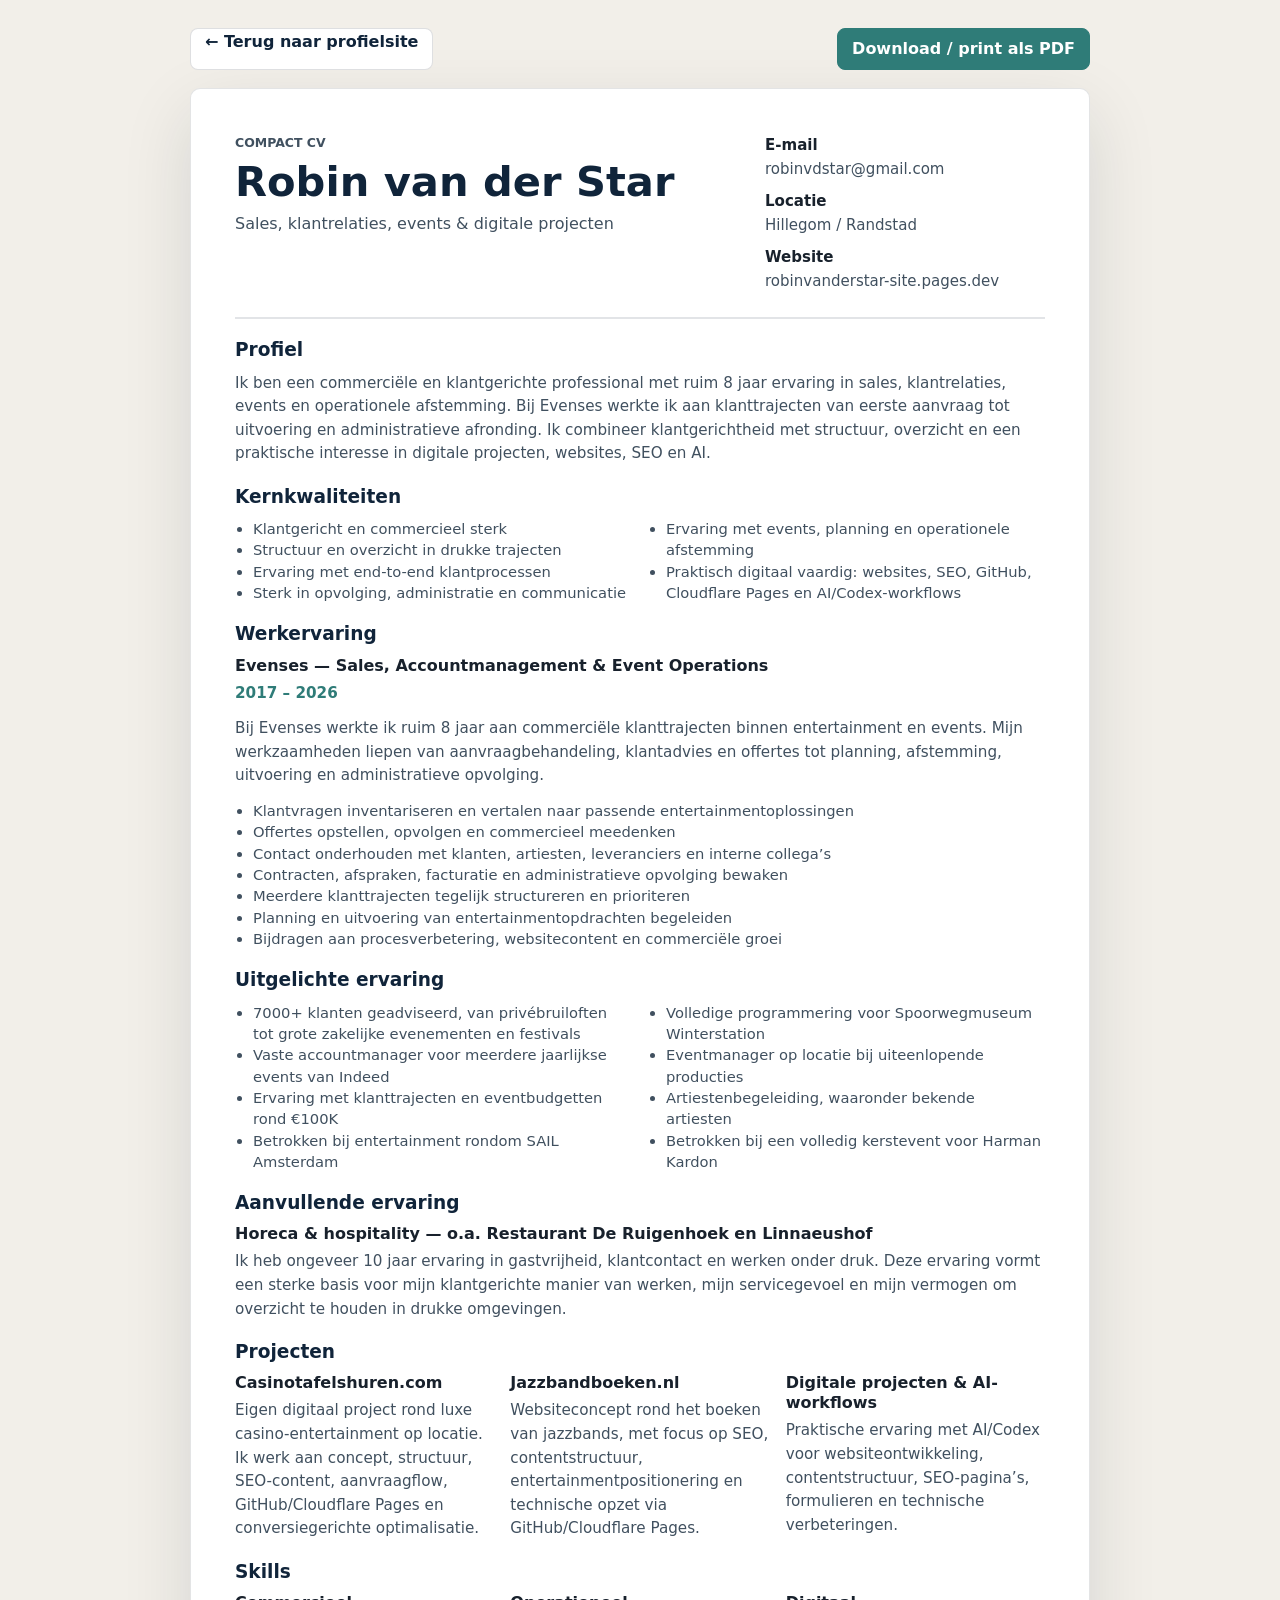
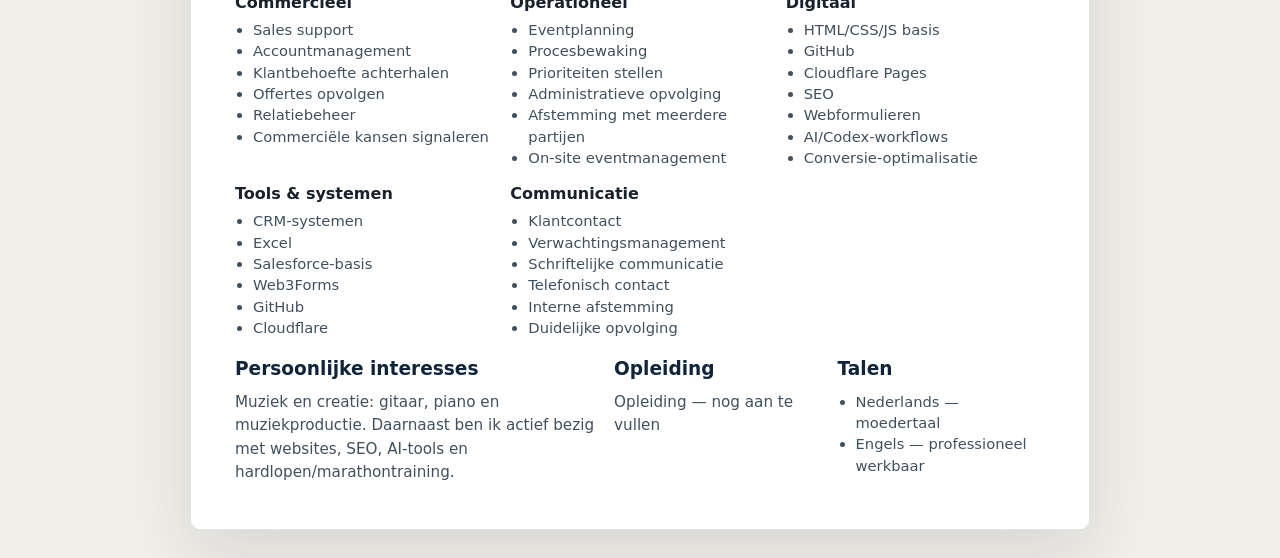
==== cv.html @ 696643ab "Add compact CV hospitality and personal drive" ====
<!doctype html>
<html lang="nl">
  <head>
    <meta charset="utf-8">
    <meta name="viewport" content="width=device-width, initial-scale=1">
    <title>Compact cv | Robin van der Star</title>
    <meta
      name="description"
      content="Compact printbaar cv van Robin van der Star: sales, klantrelaties, events, digitale projecten en operationele afstemming."
    >
    <meta name="robots" content="noindex, nofollow">
    <link rel="stylesheet" href="style.css">
  </head>
  <body class="cv-page">
    <main class="cv-shell">
      <div class="cv-actions no-print">
        <a href="index.html">← Terug naar profielsite</a>
        <button type="button" onclick="window.print()">Download / print als PDF</button>
      </div>

      <article class="cv-document">
        <header class="cv-header">
          <div>
            <p class="cv-kicker">Compact cv</p>
            <h1>Robin van der Star</h1>
            <p>Sales, klantrelaties, events & digitale projecten</p>
          </div>
          <ul class="cv-contact">
            <li><strong>E-mail</strong> <a href="mailto:robinvdstar@gmail.com">robinvdstar@gmail.com</a></li>
            <li><strong>Locatie</strong> Hillegom / Randstad</li>
            <li><strong>Website</strong> robinvanderstar-site.pages.dev</li>
          </ul>
        </header>

        <section class="cv-section">
          <h2>Profiel</h2>
          <p>
            Ik ben een commerciële en klantgerichte professional met ruim 8 jaar ervaring in sales, klantrelaties,
            events en operationele afstemming. Bij Evenses werkte ik aan klanttrajecten van eerste aanvraag tot
            uitvoering en administratieve afronding. Ik combineer klantgerichtheid met structuur, overzicht en een
            praktische interesse in digitale projecten, websites, SEO en AI.
          </p>
        </section>

        <section class="cv-section">
          <h2>Kernkwaliteiten</h2>
          <ul class="cv-list cv-columns">
            <li>Klantgericht en commercieel sterk</li>
            <li>Structuur en overzicht in drukke trajecten</li>
            <li>Ervaring met end-to-end klantprocessen</li>
            <li>Sterk in opvolging, administratie en communicatie</li>
            <li>Ervaring met events, planning en operationele afstemming</li>
            <li>Praktisch digitaal vaardig: websites, SEO, GitHub, Cloudflare Pages en AI/Codex-workflows</li>
          </ul>
        </section>

        <section class="cv-section avoid-break">
          <h2>Werkervaring</h2>
          <div class="cv-role">
            <div>
              <h3>Evenses — Sales, Accountmanagement & Event Operations</h3>
              <p class="cv-period">2017 – 2026</p>
            </div>
            <p>
              Bij Evenses werkte ik ruim 8 jaar aan commerciële klanttrajecten binnen entertainment en events. Mijn
              werkzaamheden liepen van aanvraagbehandeling, klantadvies en offertes tot planning, afstemming, uitvoering
              en administratieve opvolging.
            </p>
            <ul class="cv-list">
              <li>Klantvragen inventariseren en vertalen naar passende entertainmentoplossingen</li>
              <li>Offertes opstellen, opvolgen en commercieel meedenken</li>
              <li>Contact onderhouden met klanten, artiesten, leveranciers en interne collega’s</li>
              <li>Contracten, afspraken, facturatie en administratieve opvolging bewaken</li>
              <li>Meerdere klanttrajecten tegelijk structureren en prioriteren</li>
              <li>Planning en uitvoering van entertainmentopdrachten begeleiden</li>
              <li>Bijdragen aan procesverbetering, websitecontent en commerciële groei</li>
            </ul>
          </div>
        </section>

        <section class="cv-section avoid-break">
          <h2>Uitgelichte ervaring</h2>
          <ul class="cv-list cv-columns">
            <li>7000+ klanten geadviseerd, van privébruiloften tot grote zakelijke evenementen en festivals</li>
            <li>Vaste accountmanager voor meerdere jaarlijkse events van Indeed</li>
            <li>Ervaring met klanttrajecten en eventbudgetten rond €100K</li>
            <li>Betrokken bij entertainment rondom SAIL Amsterdam</li>
            <li>Volledige programmering voor Spoorwegmuseum Winterstation</li>
            <li>Eventmanager op locatie bij uiteenlopende producties</li>
            <li>Artiestenbegeleiding, waaronder bekende artiesten</li>
            <li>Betrokken bij een volledig kerstevent voor Harman Kardon</li>
          </ul>
        </section>

        <section class="cv-section avoid-break">
          <h2>Aanvullende ervaring</h2>
          <h3>Horeca & hospitality — o.a. Restaurant De Ruigenhoek en Linnaeushof</h3>
          <p>
            Ik heb ongeveer 10 jaar ervaring in gastvrijheid, klantcontact en werken onder druk. Deze ervaring vormt
            een sterke basis voor mijn klantgerichte manier van werken, mijn servicegevoel en mijn vermogen om overzicht
            te houden in drukke omgevingen.
          </p>
        </section>

        <section class="cv-section avoid-break">
          <h2>Projecten</h2>
          <div class="cv-compact-grid">
            <div>
              <h3>Casinotafelshuren.com</h3>
              <p>
                Eigen digitaal project rond luxe casino-entertainment op locatie. Ik werk aan concept, structuur,
                SEO-content, aanvraagflow, GitHub/Cloudflare Pages en conversiegerichte optimalisatie.
              </p>
            </div>
            <div>
              <h3>Jazzbandboeken.nl</h3>
              <p>
                Websiteconcept rond het boeken van jazzbands, met focus op SEO, contentstructuur,
                entertainmentpositionering en technische opzet via GitHub/Cloudflare Pages.
              </p>
            </div>
            <div>
              <h3>Digitale projecten & AI-workflows</h3>
              <p>
                Praktische ervaring met AI/Codex voor websiteontwikkeling, contentstructuur, SEO-pagina’s, formulieren
                en technische verbeteringen.
              </p>
            </div>
          </div>
        </section>

        <section class="cv-section avoid-break">
          <h2>Skills</h2>
          <div class="cv-skill-grid">
            <div>
              <h3>Commercieel</h3>
              <ul class="cv-list">
                <li>Sales support</li>
                <li>Accountmanagement</li>
                <li>Klantbehoefte achterhalen</li>
                <li>Offertes opvolgen</li>
                <li>Relatiebeheer</li>
                <li>Commerciële kansen signaleren</li>
              </ul>
            </div>
            <div>
              <h3>Operationeel</h3>
              <ul class="cv-list">
                <li>Eventplanning</li>
                <li>Procesbewaking</li>
                <li>Prioriteiten stellen</li>
                <li>Administratieve opvolging</li>
                <li>Afstemming met meerdere partijen</li>
                <li>On-site eventmanagement</li>
              </ul>
            </div>
            <div>
              <h3>Digitaal</h3>
              <ul class="cv-list">
                <li>HTML/CSS/JS basis</li>
                <li>GitHub</li>
                <li>Cloudflare Pages</li>
                <li>SEO</li>
                <li>Webformulieren</li>
                <li>AI/Codex-workflows</li>
                <li>Conversie-optimalisatie</li>
              </ul>
            </div>
            <div>
              <h3>Tools & systemen</h3>
              <ul class="cv-list">
                <li>CRM-systemen</li>
                <li>Excel</li>
                <li>Salesforce-basis</li>
                <li>Web3Forms</li>
                <li>GitHub</li>
                <li>Cloudflare</li>
              </ul>
            </div>
            <div>
              <h3>Communicatie</h3>
              <ul class="cv-list">
                <li>Klantcontact</li>
                <li>Verwachtingsmanagement</li>
                <li>Schriftelijke communicatie</li>
                <li>Telefonisch contact</li>
                <li>Interne afstemming</li>
                <li>Duidelijke opvolging</li>
              </ul>
            </div>
          </div>
        </section>

        <section class="cv-section cv-bottom-grid">
          <div>
            <h2>Persoonlijke interesses</h2>
            <p>
              Muziek en creatie: gitaar, piano en muziekproductie. Daarnaast ben ik actief bezig met websites, SEO,
              AI-tools en hardlopen/marathontraining.
            </p>
          </div>
          <div>
            <h2>Opleiding</h2>
            <p>Opleiding — nog aan te vullen</p>
          </div>
          <div>
            <h2>Talen</h2>
            <ul class="cv-list">
              <li>Nederlands — moedertaal</li>
              <li>Engels — professioneel werkbaar</li>
            </ul>
          </div>
        </section>
      </article>
    </main>
  </body>
</html>
---- style.css ----
:root {
  --ink: #18212c;
  --ink-soft: #40505f;
  --navy: #10243a;
  --navy-deep: #0b1725;
  --paper: #f6f3ee;
  --surface: #ffffff;
  --line: #ded8ce;
  --teal: #2f7c78;
  --copper: #b46f45;
  --shadow: 0 18px 45px rgba(17, 30, 43, 0.12);
  --max-width: 1160px;
}

* {
  box-sizing: border-box;
}

html {
  scroll-behavior: smooth;
}

body {
  margin: 0;
  color: var(--ink);
  background: var(--paper);
  font-family:
    Inter, ui-sans-serif, system-ui, -apple-system, BlinkMacSystemFont, "Segoe UI", sans-serif;
  line-height: 1.6;
}

a {
  color: inherit;
  text-decoration: none;
}

p,
h1,
h2,
h3 {
  margin-top: 0;
}

p {
  color: var(--ink-soft);
}

.container {
  width: min(100% - 40px, var(--max-width));
  margin: 0 auto;
}

.site-header {
  position: fixed;
  z-index: 20;
  top: 0;
  left: 0;
  right: 0;
  display: flex;
  align-items: center;
  justify-content: space-between;
  gap: 24px;
  padding: 18px max(20px, calc((100vw - var(--max-width)) / 2));
  color: #f9f5ef;
  transition: background 180ms ease, box-shadow 180ms ease, color 180ms ease;
}

.site-header.is-scrolled {
  color: var(--ink);
  background: rgba(246, 243, 238, 0.92);
  box-shadow: 0 10px 28px rgba(16, 36, 58, 0.12);
  backdrop-filter: blur(16px);
}

.brand {
  display: inline-flex;
  align-items: center;
  gap: 10px;
  font-weight: 700;
}

.brand-mark {
  display: inline-grid;
  width: 38px;
  height: 38px;
  place-items: center;
  border: 1px solid currentColor;
  border-radius: 8px;
  font-size: 0.85rem;
}

.site-nav {
  display: flex;
  align-items: center;
  gap: 22px;
  font-size: 0.94rem;
}

.site-nav a {
  opacity: 0.84;
}

.site-nav a:hover {
  opacity: 1;
}

.nav-toggle {
  display: none;
  min-height: 42px;
  padding: 0 14px;
  border: 1px solid currentColor;
  border-radius: 8px;
  color: inherit;
  background: transparent;
  font: inherit;
}

.section {
  padding: 96px 0;
}

.section-band {
  position: relative;
  overflow: hidden;
}

.hero {
  min-height: 92vh;
  display: grid;
  align-items: center;
  color: #f9f5ef;
  padding: 132px 0 72px;
}

.hero-media,
.hero-overlay {
  position: absolute;
  inset: 0;
}

.hero-media {
  background-image: url("assets/hero-robin-van-der-star.png");
  background-position: center;
  background-size: cover;
  transform: scale(1.02);
}

.hero-overlay {
  background:
    linear-gradient(90deg, rgba(9, 20, 32, 0.92) 0%, rgba(14, 31, 49, 0.78) 48%, rgba(14, 31, 49, 0.34) 100%),
    linear-gradient(0deg, rgba(9, 20, 32, 0.24), rgba(9, 20, 32, 0.24));
}

.hero-grid {
  position: relative;
  z-index: 1;
  display: grid;
  grid-template-columns: minmax(0, 1fr) minmax(280px, 360px);
  gap: 56px;
  align-items: center;
}

.hero-copy {
  max-width: 760px;
}

.eyebrow {
  margin-bottom: 14px;
  color: var(--teal);
  font-size: 0.78rem;
  font-weight: 800;
  letter-spacing: 0;
  text-transform: uppercase;
}

.hero .eyebrow,
.section-dark .eyebrow {
  color: #8bd0c9;
}

h1 {
  max-width: 820px;
  margin-bottom: 22px;
  font-size: clamp(3.2rem, 8vw, 6.8rem);
  line-height: 0.94;
  letter-spacing: 0;
}

h2 {
  color: var(--ink);
  font-size: clamp(2rem, 4vw, 3.4rem);
  line-height: 1.05;
  letter-spacing: 0;
}

h3 {
  color: var(--ink);
  font-size: 1.18rem;
  line-height: 1.25;
}

.hero-intro {
  max-width: 660px;
  color: rgba(249, 245, 239, 0.84);
  font-size: 1.18rem;
}

.hero-actions {
  display: flex;
  flex-wrap: wrap;
  gap: 12px;
  margin-top: 34px;
}

.highlight-strip {
  display: flex;
  flex-wrap: wrap;
  gap: 8px;
  max-width: 760px;
  margin-top: 24px;
}

.highlight-strip span {
  display: inline-flex;
  min-height: 34px;
  align-items: center;
  padding: 0 12px;
  border: 1px solid rgba(255, 255, 255, 0.18);
  border-radius: 999px;
  color: rgba(249, 245, 239, 0.88);
  background: rgba(255, 255, 255, 0.08);
  font-size: 0.9rem;
}

.button {
  display: inline-flex;
  min-height: 46px;
  align-items: center;
  justify-content: center;
  padding: 0 18px;
  border: 1px solid transparent;
  border-radius: 8px;
  font-weight: 750;
  transition: transform 160ms ease, border-color 160ms ease, background 160ms ease;
}

.button:hover {
  transform: translateY(-1px);
}

.button-primary {
  color: #fff;
  background: var(--teal);
  border-color: var(--teal);
}

.button-secondary {
  color: var(--navy);
  background: #f9f5ef;
}

.button-ghost {
  color: inherit;
  border-color: rgba(255, 255, 255, 0.42);
}

.button-disabled,
.button-disabled:hover {
  color: rgba(24, 33, 44, 0.58);
  background: rgba(24, 33, 44, 0.08);
  border-color: rgba(24, 33, 44, 0.12);
  cursor: not-allowed;
  transform: none;
}

.hero-profile {
  display: grid;
  gap: 18px;
  align-self: end;
}

.hero-photo-card {
  position: relative;
  width: min(100%, 340px);
  margin: 0;
  justify-self: end;
  overflow: hidden;
  border: 1px solid rgba(255, 255, 255, 0.2);
  border-radius: 32px;
  background: rgba(249, 245, 239, 0.08);
  box-shadow: 0 26px 70px rgba(0, 0, 0, 0.24);
}

.hero-photo-card::before {
  content: "";
  display: block;
  aspect-ratio: 4 / 5;
}

.profile-image {
  position: absolute;
  inset: 0;
  display: block;
  width: 100%;
  height: 100%;
  object-fit: cover;
}

.hero-panel {
  padding: 24px;
  border: 1px solid rgba(255, 255, 255, 0.2);
  border-radius: 8px;
  background: rgba(9, 20, 32, 0.42);
  backdrop-filter: blur(12px);
}

.panel-kicker,
.signal-list {
  margin: 0;
}

.panel-kicker {
  color: #c9a37b;
  font-weight: 800;
  text-transform: uppercase;
}

.signal-list {
  padding: 18px 0 0;
  list-style: none;
}

.signal-list li {
  padding: 12px 0;
  border-top: 1px solid rgba(255, 255, 255, 0.16);
}

.split-layout {
  display: grid;
  grid-template-columns: minmax(260px, 0.8fr) minmax(0, 1.2fr);
  gap: 72px;
}

.content-stack p {
  font-size: 1.08rem;
}

.section-muted {
  background: #ebe6dd;
}

.proof-section {
  padding: 0 0 96px;
}

.proof-grid {
  display: grid;
  grid-template-columns: repeat(6, minmax(0, 1fr));
  gap: 12px;
}

.proof-item {
  min-height: 132px;
  padding: 20px;
  border: 1px solid rgba(24, 33, 44, 0.1);
  border-radius: 8px;
  background: rgba(255, 255, 255, 0.72);
}

.proof-item strong,
.proof-item span {
  display: block;
}

.proof-item strong {
  margin-bottom: 12px;
  color: var(--navy);
  font-size: 1.05rem;
  line-height: 1.2;
}

.proof-item span {
  color: var(--ink-soft);
  font-size: 0.92rem;
  line-height: 1.45;
}

.section-heading {
  max-width: 760px;
  margin-bottom: 42px;
}

.theme-grid {
  display: grid;
  grid-template-columns: repeat(3, minmax(0, 1fr));
  gap: 18px;
}

.theme-card,
.project-card,
.experience-card,
.drive-card,
.skill-group,
.case-item {
  border: 1px solid rgba(24, 33, 44, 0.1);
  border-radius: 8px;
  background: var(--surface);
}

.theme-card {
  min-height: 230px;
  padding: 26px;
  box-shadow: 0 16px 36px rgba(17, 30, 43, 0.06);
}

.theme-index {
  display: block;
  margin-bottom: 34px;
  color: var(--copper);
  font-weight: 800;
}

.project-grid {
  display: grid;
  grid-template-columns: repeat(3, minmax(0, 1fr));
  gap: 18px;
}

.project-card {
  min-height: 420px;
  padding: 26px;
  box-shadow: var(--shadow);
}

.project-card-wide {
  grid-column: span 2;
}

.card-meta {
  margin-bottom: 28px;
  color: var(--teal);
  font-size: 0.78rem;
  font-weight: 800;
  text-transform: uppercase;
}

.project-details {
  display: grid;
  gap: 14px;
  margin: 22px 0 0;
}

.project-details div {
  padding-top: 14px;
  border-top: 1px solid rgba(24, 33, 44, 0.1);
}

.project-details dt {
  margin-bottom: 4px;
  color: var(--navy);
  font-size: 0.78rem;
  font-weight: 800;
  text-transform: uppercase;
}

.project-details dd {
  margin: 0;
  color: var(--ink-soft);
  font-size: 0.92rem;
  line-height: 1.5;
}

.project-action,
.project-status {
  display: inline-flex;
  min-height: 34px;
  align-items: center;
  margin-top: 20px;
  padding: 0 12px;
  border: 1px solid rgba(47, 124, 120, 0.22);
  border-radius: 999px;
  color: var(--teal);
  background: rgba(47, 124, 120, 0.07);
  font-size: 0.88rem;
  font-weight: 750;
}

.project-action:hover {
  border-color: rgba(47, 124, 120, 0.38);
  background: rgba(47, 124, 120, 0.12);
}

.project-status {
  color: rgba(24, 33, 44, 0.62);
  border-color: rgba(24, 33, 44, 0.12);
  background: rgba(24, 33, 44, 0.05);
}

.experience-grid {
  display: grid;
  grid-template-columns: repeat(4, minmax(0, 1fr));
  gap: 18px;
}

.experience-card {
  min-height: 300px;
  padding: 24px;
  box-shadow: 0 16px 36px rgba(17, 30, 43, 0.06);
}

.experience-index {
  display: block;
  margin-bottom: 28px;
  color: var(--copper);
  font-weight: 800;
}

.section-dark {
  color: #f8f3ed;
  background: var(--navy-deep);
}

.section-dark h2,
.section-dark h3 {
  color: #fffaf2;
}

.section-dark p {
  color: rgba(248, 243, 237, 0.72);
}

.skills-layout {
  display: grid;
  grid-template-columns: repeat(3, minmax(0, 1fr));
  gap: 14px;
}

.skill-group {
  padding: 22px;
  background: rgba(255, 255, 255, 0.06);
  border-color: rgba(255, 255, 255, 0.12);
}

.tag-list {
  display: flex;
  flex-wrap: wrap;
  gap: 8px;
}

.tag-list span {
  display: inline-flex;
  min-height: 30px;
  align-items: center;
  padding: 0 10px;
  border: 1px solid rgba(255, 255, 255, 0.14);
  border-radius: 999px;
  color: rgba(255, 255, 255, 0.84);
  background: rgba(255, 255, 255, 0.04);
  font-size: 0.86rem;
}

.case-list {
  display: grid;
  gap: 14px;
}

.case-item {
  display: grid;
  grid-template-columns: 110px minmax(220px, 0.55fr) minmax(0, 1fr);
  gap: 28px;
  align-items: start;
  padding: 26px;
}

.case-item span {
  color: var(--copper);
  font-weight: 800;
}

.drive-grid {
  display: grid;
  grid-template-columns: repeat(3, minmax(0, 1fr));
  gap: 18px;
}

.drive-card {
  min-height: 220px;
  padding: 26px;
  box-shadow: 0 16px 36px rgba(17, 30, 43, 0.06);
}

.cta-strip {
  display: flex;
  align-items: center;
  justify-content: space-between;
  gap: 32px;
}

.cta-strip h2 {
  max-width: 780px;
}

.contact-section {
  color: #fffaf2;
  background: var(--navy);
}

.contact-section h2 {
  color: #fffaf2;
}

.contact-section p {
  color: rgba(255, 250, 242, 0.72);
}

.contact-grid {
  display: grid;
  grid-template-columns: minmax(0, 1fr) 360px;
  gap: 56px;
  align-items: center;
}

.contact-actions {
  display: grid;
  gap: 12px;
}

.contact-link {
  display: flex;
  min-height: 54px;
  align-items: center;
  gap: 12px;
  padding: 0 18px;
  border: 1px solid rgba(255, 255, 255, 0.18);
  border-radius: 8px;
  background: rgba(255, 255, 255, 0.06);
}

.contact-link-muted {
  color: rgba(255, 250, 242, 0.66);
}

.contact-icon {
  flex: 0 0 auto;
  display: inline-grid;
  width: 24px;
  height: 24px;
  place-items: center;
  color: #8bd0c9;
  font-size: 0.78rem;
  font-weight: 800;
}

svg.contact-icon {
  fill: none;
  stroke: currentColor;
  stroke-linecap: round;
  stroke-linejoin: round;
  stroke-width: 1.9;
}

.site-footer {
  padding: 26px 0;
  color: rgba(255, 250, 242, 0.74);
  background: var(--navy-deep);
}

.footer-inner {
  display: flex;
  align-items: center;
  justify-content: space-between;
  gap: 20px;
  font-size: 0.92rem;
}

@media (max-width: 980px) {
  .hero-grid,
  .split-layout,
  .contact-grid {
    grid-template-columns: 1fr;
  }

  .hero-panel {
    max-width: 460px;
  }

  .hero-profile {
    max-width: 460px;
  }

  .hero-photo-card {
    justify-self: start;
  }

  .theme-grid,
  .project-grid,
  .experience-grid {
    grid-template-columns: repeat(2, minmax(0, 1fr));
  }

  .drive-grid {
    grid-template-columns: 1fr;
  }

  .skills-layout {
    grid-template-columns: repeat(2, minmax(0, 1fr));
  }

  .proof-grid {
    grid-template-columns: repeat(3, minmax(0, 1fr));
  }

  .case-item {
    grid-template-columns: 1fr;
    gap: 10px;
  }
}

@media (max-width: 760px) {
  .container {
    width: min(100% - 28px, var(--max-width));
  }

  .site-header {
    padding: 14px;
  }

  .nav-toggle {
    display: inline-flex;
    align-items: center;
  }

  .site-nav {
    position: absolute;
    top: calc(100% + 8px);
    left: 14px;
    right: 14px;
    display: none;
    flex-direction: column;
    align-items: stretch;
    gap: 4px;
    padding: 12px;
    border: 1px solid rgba(24, 33, 44, 0.12);
    border-radius: 8px;
    color: var(--ink);
    background: rgba(246, 243, 238, 0.96);
    box-shadow: var(--shadow);
  }

  .site-nav.is-open {
    display: flex;
  }

  .site-nav a {
    padding: 10px 12px;
  }

  .hero {
    min-height: auto;
    padding: 118px 0 56px;
  }

  .hero-grid {
    gap: 36px;
  }

  .hero-profile {
    justify-items: center;
    max-width: none;
  }

  .hero-photo-card {
    width: min(100%, 300px);
    justify-self: center;
    border-radius: 24px;
  }

  .hero-profile .hero-panel {
    width: min(100%, 360px);
  }

  h1 {
    font-size: 3.4rem;
  }

  .hero-intro {
    font-size: 1.03rem;
  }

  .section {
    padding: 72px 0;
  }

  .proof-section {
    padding: 0 0 72px;
  }

  .theme-grid,
  .project-grid,
  .experience-grid,
  .drive-grid,
  .skills-layout,
  .proof-grid {
    grid-template-columns: 1fr;
  }

  .experience-card {
    min-height: 0;
  }

  .project-card {
    min-height: 0;
  }

  .project-card-wide {
    grid-column: auto;
  }

  .cta-strip,
  .footer-inner {
    align-items: flex-start;
    flex-direction: column;
  }
}

@media (prefers-reduced-motion: reduce) {
  *,
  *::before,
  *::after {
    scroll-behavior: auto;
    transition-duration: 0.01ms !important;
    animation-duration: 0.01ms !important;
    animation-iteration-count: 1 !important;
  }
}

.cv-page {
  color: var(--ink);
  background: #f2efe9;
}

.cv-shell {
  width: min(100% - 32px, 900px);
  margin: 0 auto;
  padding: 28px 0;
}

.cv-actions {
  display: flex;
  align-items: center;
  justify-content: space-between;
  gap: 16px;
  margin-bottom: 18px;
}

.cv-actions a,
.cv-actions button {
  min-height: 42px;
  padding: 0 14px;
  border: 1px solid rgba(24, 33, 44, 0.14);
  border-radius: 8px;
  color: var(--navy);
  background: #fff;
  font: inherit;
  font-weight: 750;
}

.cv-actions button {
  color: #fff;
  background: var(--teal);
  border-color: var(--teal);
  cursor: pointer;
}

.cv-document {
  padding: 44px;
  border: 1px solid rgba(24, 33, 44, 0.12);
  border-radius: 10px;
  background: #fff;
  box-shadow: 0 24px 70px rgba(17, 30, 43, 0.12);
}

.cv-header {
  display: grid;
  grid-template-columns: minmax(0, 1fr) 280px;
  gap: 32px;
  padding-bottom: 24px;
  border-bottom: 2px solid rgba(16, 36, 58, 0.12);
}

.cv-kicker {
  margin-bottom: 8px;
  color: var(--teal);
  font-size: 0.78rem;
  font-weight: 800;
  text-transform: uppercase;
}

.cv-header h1 {
  margin-bottom: 8px;
  color: var(--navy);
  font-size: 2.6rem;
  line-height: 1;
}

.cv-header p,
.cv-document p,
.cv-document li {
  color: var(--ink-soft);
}

.cv-contact {
  display: grid;
  gap: 8px;
  margin: 0;
  padding: 0;
  list-style: none;
  font-size: 0.94rem;
}

.cv-contact strong {
  display: block;
  color: var(--ink);
}

.cv-section {
  padding-top: 20px;
}

.cv-section h2 {
  margin-bottom: 10px;
  color: var(--navy);
  font-size: 1.16rem;
  line-height: 1.2;
}

.cv-section h3 {
  margin-bottom: 6px;
  color: var(--ink);
  font-size: 1rem;
}

.cv-section p {
  margin-bottom: 0;
  font-size: 0.95rem;
  line-height: 1.55;
}

.cv-list {
  margin: 0;
  padding-left: 18px;
  color: var(--ink-soft);
  font-size: 0.92rem;
  line-height: 1.45;
}

.cv-columns {
  columns: 2;
  column-gap: 34px;
}

.cv-role {
  display: grid;
  gap: 12px;
}

.cv-period {
  color: var(--teal) !important;
  font-weight: 800;
}

.cv-compact-grid,
.cv-skill-grid,
.cv-bottom-grid {
  display: grid;
  gap: 16px;
}

.cv-compact-grid {
  grid-template-columns: repeat(3, minmax(0, 1fr));
}

.cv-skill-grid {
  grid-template-columns: repeat(3, minmax(0, 1fr));
}

.cv-bottom-grid {
  grid-template-columns: 1.4fr 0.8fr 0.8fr;
}

.avoid-break {
  break-inside: avoid;
}

@media (max-width: 760px) {
  .cv-document {
    padding: 26px;
  }

  .cv-header,
  .cv-compact-grid,
  .cv-skill-grid,
  .cv-bottom-grid {
    grid-template-columns: 1fr;
  }

  .cv-columns {
    columns: 1;
  }

  .cv-actions {
    align-items: stretch;
    flex-direction: column;
  }
}

@media print {
  @page {
    margin: 12mm;
  }

  .no-print {
    display: none !important;
  }

  body.cv-page {
    background: #fff;
  }

  .cv-shell {
    width: 100%;
    padding: 0;
  }

  .cv-document {
    padding: 0;
    border: 0;
    border-radius: 0;
    box-shadow: none;
  }

  .cv-header {
    grid-template-columns: 1fr 240px;
  }

  .cv-header h1 {
    font-size: 2rem;
  }

  .cv-section {
    padding-top: 12px;
  }

  .cv-section h2 {
    margin-bottom: 6px;
    font-size: 1rem;
  }

  .cv-section h3,
  .cv-section p,
  .cv-list {
    font-size: 0.82rem;
    line-height: 1.32;
  }

  .cv-compact-grid,
  .cv-skill-grid {
    gap: 10px;
  }
}
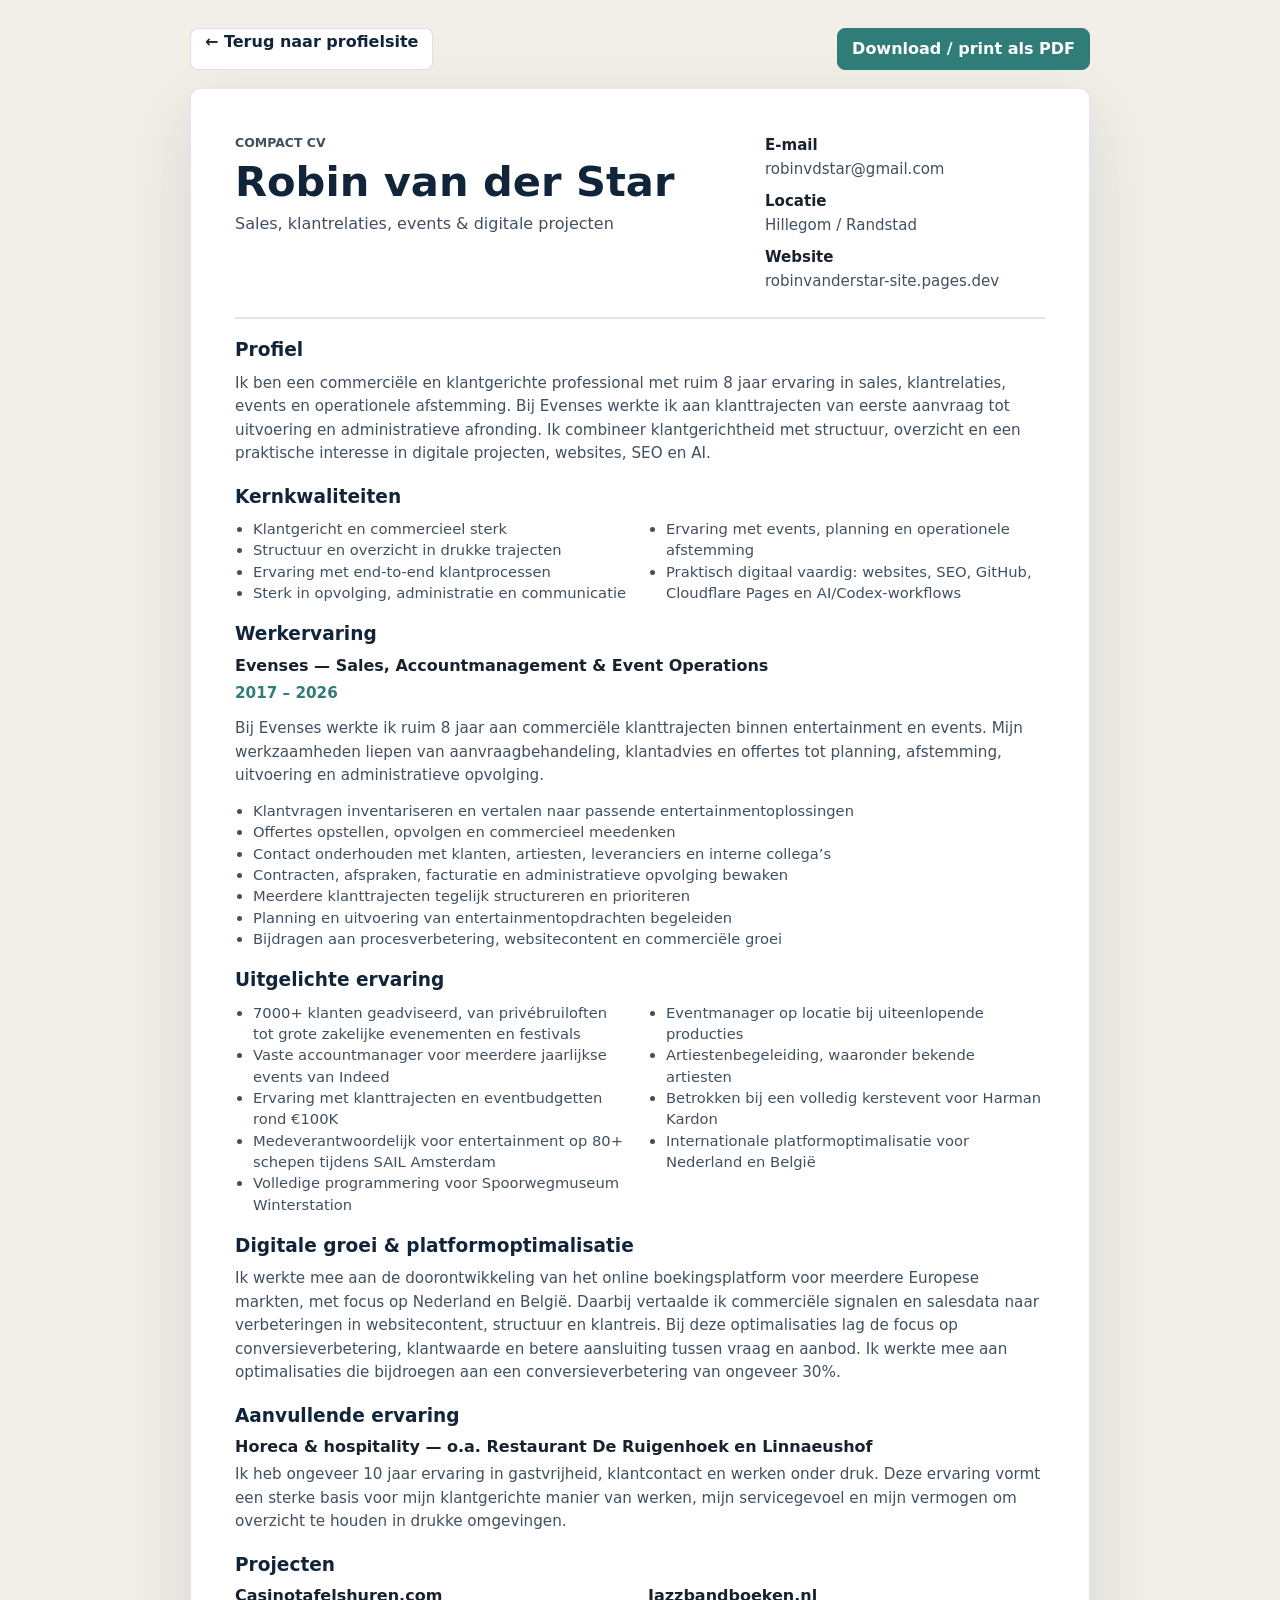
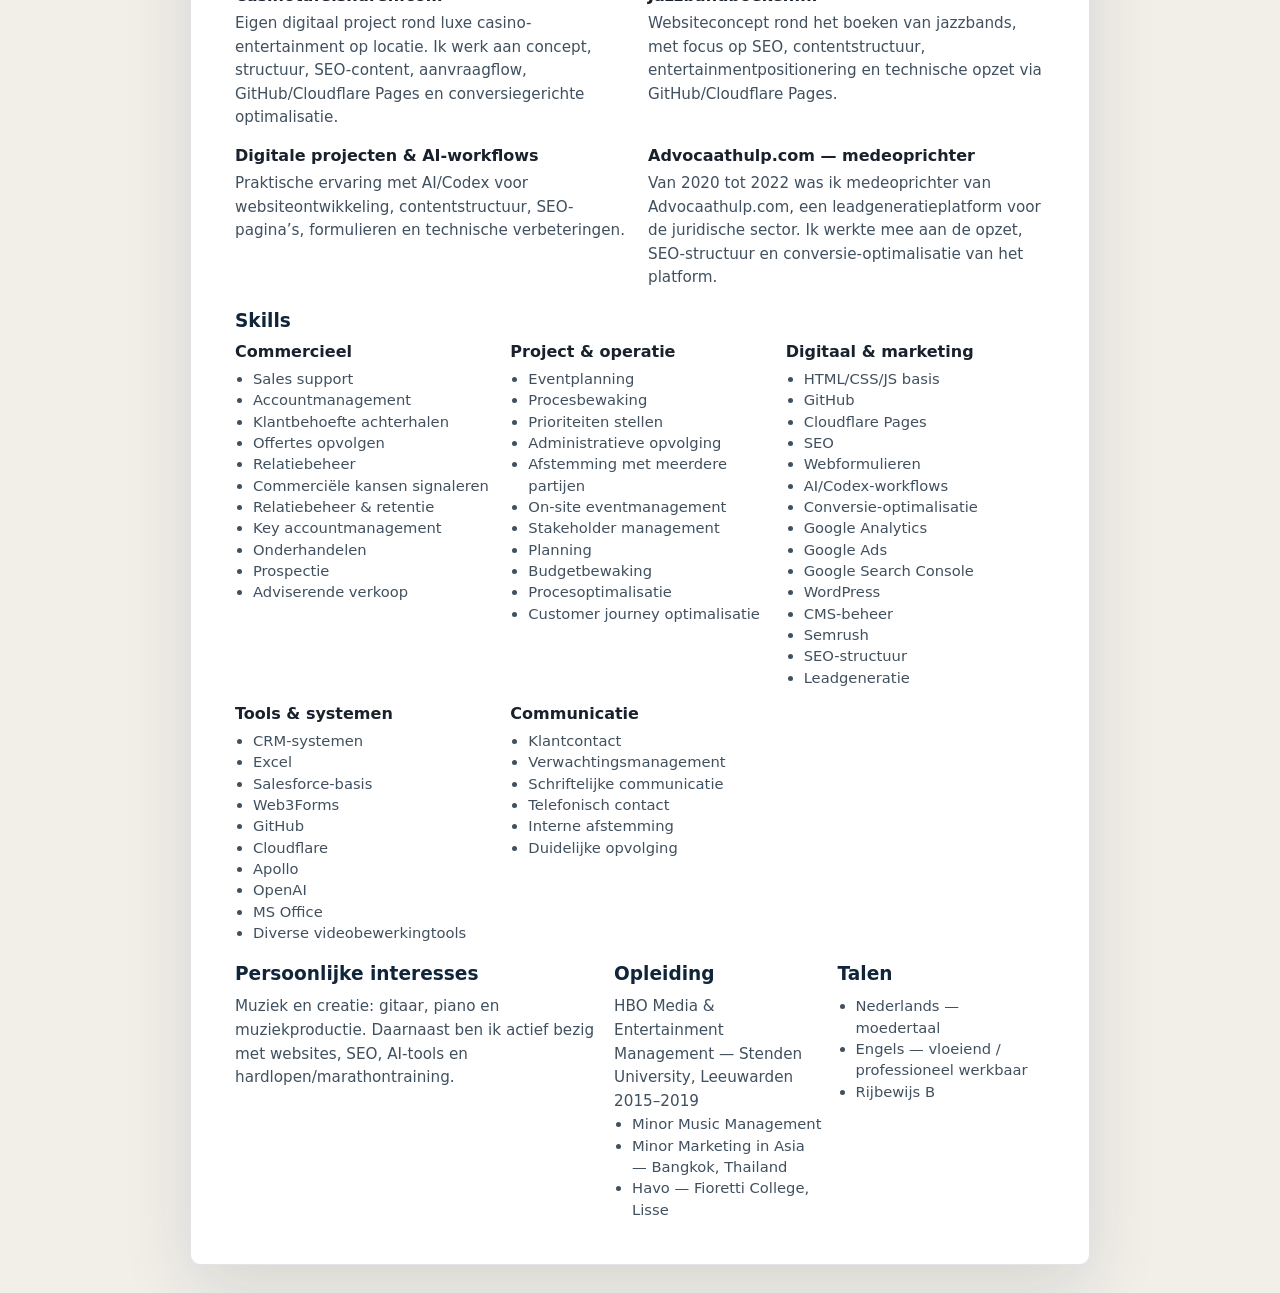
==== commit 0b8d16f0: "Add Advocaathulp and CV details" ====
--- a/cv.html
+++ b/cv.html
@@ -84,12 +84,24 @@
             <li>7000+ klanten geadviseerd, van privébruiloften tot grote zakelijke evenementen en festivals</li>
             <li>Vaste accountmanager voor meerdere jaarlijkse events van Indeed</li>
             <li>Ervaring met klanttrajecten en eventbudgetten rond €100K</li>
-            <li>Betrokken bij entertainment rondom SAIL Amsterdam</li>
+            <li>Medeverantwoordelijk voor entertainment op 80+ schepen tijdens SAIL Amsterdam</li>
             <li>Volledige programmering voor Spoorwegmuseum Winterstation</li>
             <li>Eventmanager op locatie bij uiteenlopende producties</li>
             <li>Artiestenbegeleiding, waaronder bekende artiesten</li>
             <li>Betrokken bij een volledig kerstevent voor Harman Kardon</li>
+            <li>Internationale platformoptimalisatie voor Nederland en België</li>
           </ul>
+        </section>
+
+        <section class="cv-section avoid-break">
+          <h2>Digitale groei & platformoptimalisatie</h2>
+          <p>
+            Ik werkte mee aan de doorontwikkeling van het online boekingsplatform voor meerdere Europese markten, met
+            focus op Nederland en België. Daarbij vertaalde ik commerciële signalen en salesdata naar verbeteringen in
+            websitecontent, structuur en klantreis. Bij deze optimalisaties lag de focus op conversieverbetering,
+            klantwaarde en betere aansluiting tussen vraag en aanbod. Ik werkte mee aan optimalisaties die bijdroegen
+            aan een conversieverbetering van ongeveer 30%.
+          </p>
         </section>
 
         <section class="cv-section avoid-break">
@@ -126,6 +138,14 @@
                 en technische verbeteringen.
               </p>
             </div>
+            <div>
+              <h3>Advocaathulp.com — medeoprichter</h3>
+              <p>
+                Van 2020 tot 2022 was ik medeoprichter van Advocaathulp.com, een leadgeneratieplatform voor de
+                juridische sector. Ik werkte mee aan de opzet, SEO-structuur en conversie-optimalisatie van het
+                platform.
+              </p>
+            </div>
           </div>
         </section>
 
@@ -141,10 +161,15 @@
                 <li>Offertes opvolgen</li>
                 <li>Relatiebeheer</li>
                 <li>Commerciële kansen signaleren</li>
-              </ul>
-            </div>
-            <div>
-              <h3>Operationeel</h3>
+                <li>Relatiebeheer & retentie</li>
+                <li>Key accountmanagement</li>
+                <li>Onderhandelen</li>
+                <li>Prospectie</li>
+                <li>Adviserende verkoop</li>
+              </ul>
+            </div>
+            <div>
+              <h3>Project & operatie</h3>
               <ul class="cv-list">
                 <li>Eventplanning</li>
                 <li>Procesbewaking</li>
@@ -152,10 +177,15 @@
                 <li>Administratieve opvolging</li>
                 <li>Afstemming met meerdere partijen</li>
                 <li>On-site eventmanagement</li>
-              </ul>
-            </div>
-            <div>
-              <h3>Digitaal</h3>
+                <li>Stakeholder management</li>
+                <li>Planning</li>
+                <li>Budgetbewaking</li>
+                <li>Procesoptimalisatie</li>
+                <li>Customer journey optimalisatie</li>
+              </ul>
+            </div>
+            <div>
+              <h3>Digitaal & marketing</h3>
               <ul class="cv-list">
                 <li>HTML/CSS/JS basis</li>
                 <li>GitHub</li>
@@ -164,6 +194,14 @@
                 <li>Webformulieren</li>
                 <li>AI/Codex-workflows</li>
                 <li>Conversie-optimalisatie</li>
+                <li>Google Analytics</li>
+                <li>Google Ads</li>
+                <li>Google Search Console</li>
+                <li>WordPress</li>
+                <li>CMS-beheer</li>
+                <li>Semrush</li>
+                <li>SEO-structuur</li>
+                <li>Leadgeneratie</li>
               </ul>
             </div>
             <div>
@@ -175,6 +213,10 @@
                 <li>Web3Forms</li>
                 <li>GitHub</li>
                 <li>Cloudflare</li>
+                <li>Apollo</li>
+                <li>OpenAI</li>
+                <li>MS Office</li>
+                <li>Diverse videobewerkingtools</li>
               </ul>
             </div>
             <div>
@@ -201,13 +243,22 @@
           </div>
           <div>
             <h2>Opleiding</h2>
-            <p>Opleiding — nog aan te vullen</p>
+            <p>
+              HBO Media & Entertainment Management — Stenden University, Leeuwarden<br>
+              2015–2019
+            </p>
+            <ul class="cv-list">
+              <li>Minor Music Management</li>
+              <li>Minor Marketing in Asia — Bangkok, Thailand</li>
+              <li>Havo — Fioretti College, Lisse</li>
+            </ul>
           </div>
           <div>
             <h2>Talen</h2>
             <ul class="cv-list">
               <li>Nederlands — moedertaal</li>
-              <li>Engels — professioneel werkbaar</li>
+              <li>Engels — vloeiend / professioneel werkbaar</li>
+              <li>Rijbewijs B</li>
             </ul>
           </div>
         </section>
--- a/style.css
+++ b/style.css
@@ -977,7 +977,7 @@
 }
 
 .cv-compact-grid {
-  grid-template-columns: repeat(3, minmax(0, 1fr));
+  grid-template-columns: repeat(2, minmax(0, 1fr));
 }
 
 .cv-skill-grid {
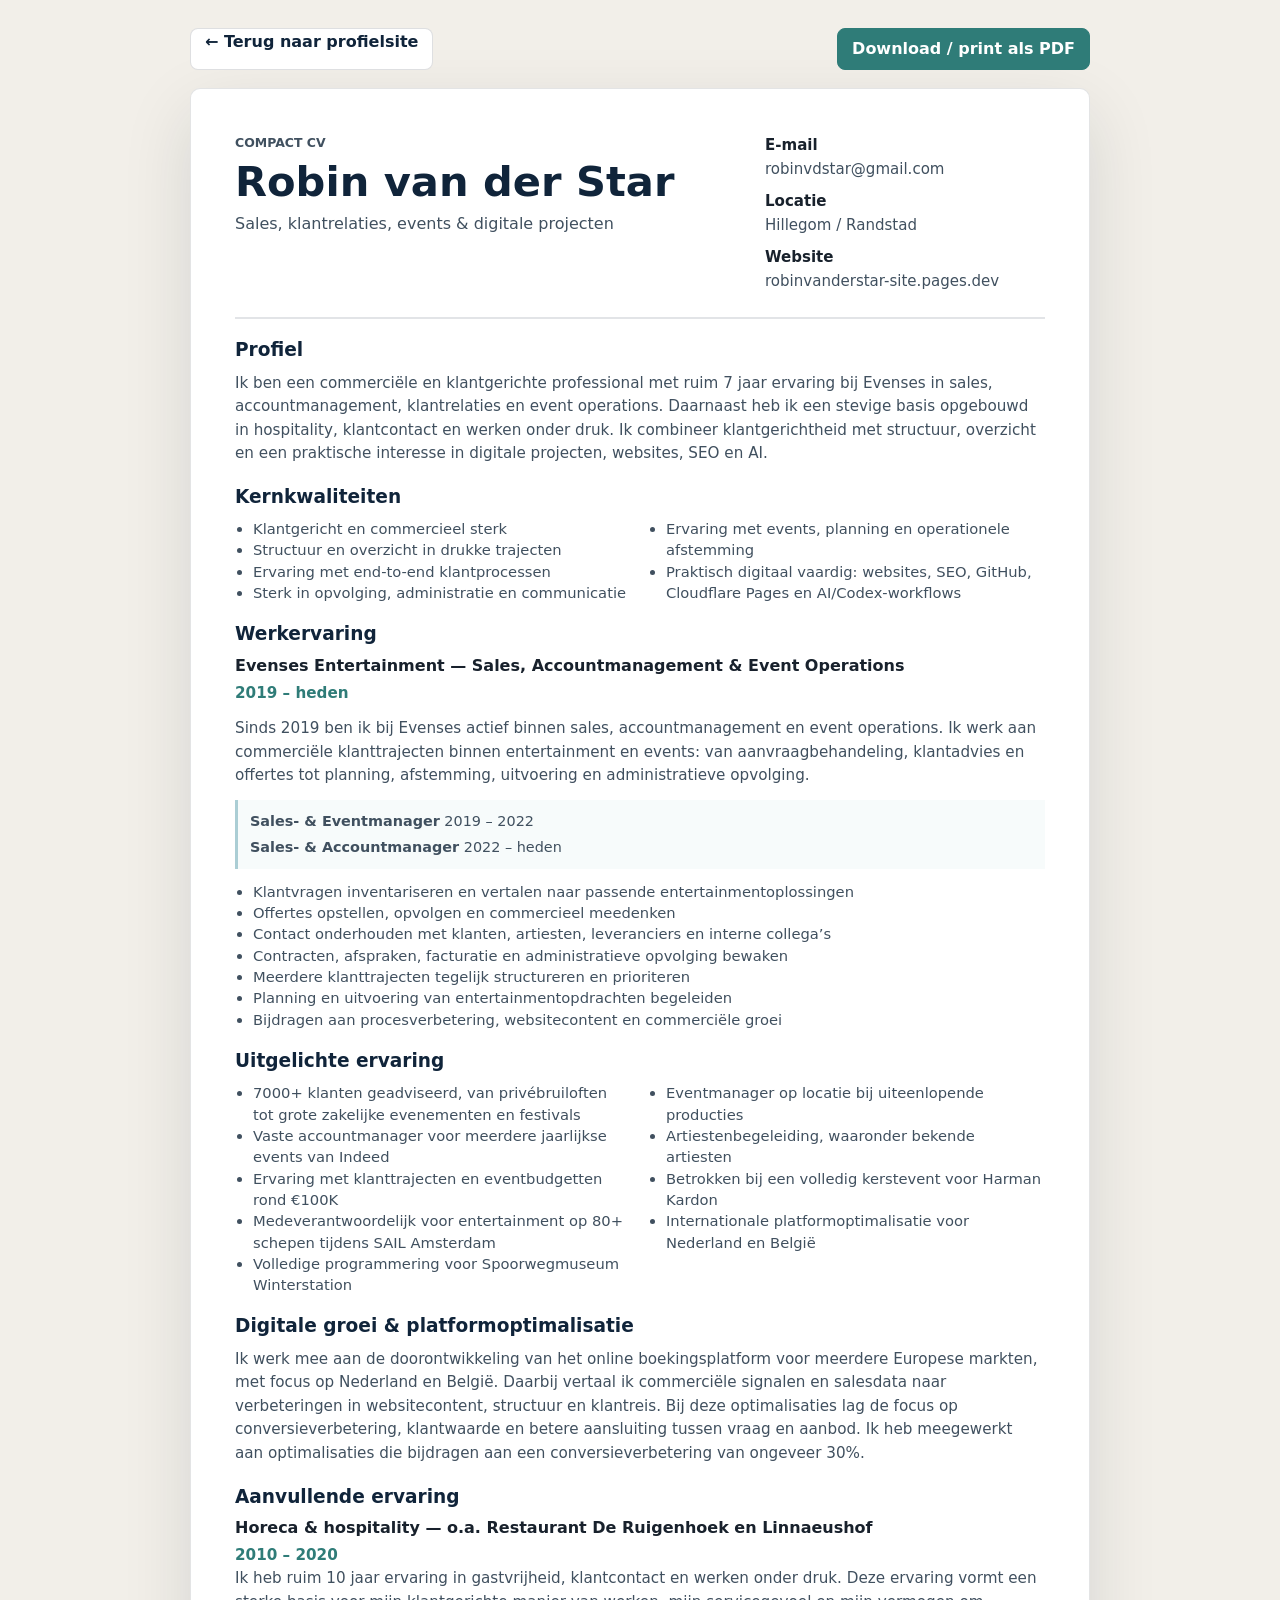
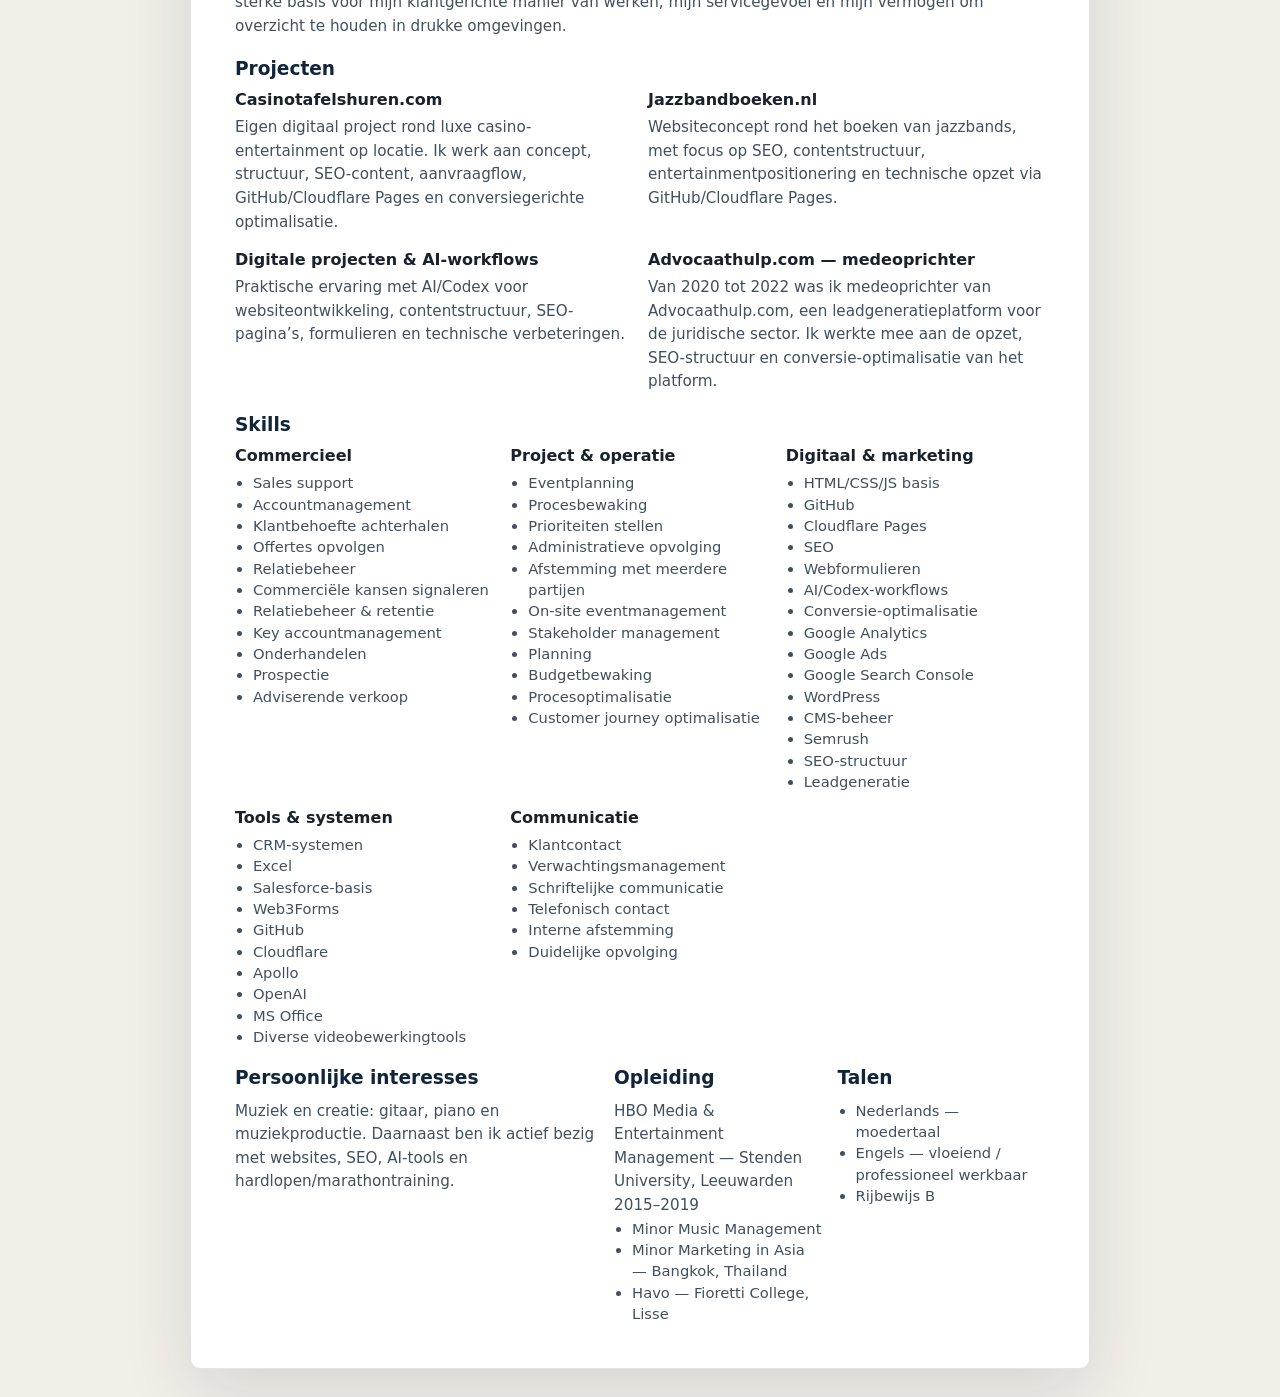
==== commit 533ef571: "Update Evenses role to current wording" ====
--- a/cv.html
+++ b/cv.html
@@ -35,10 +35,10 @@
         <section class="cv-section">
           <h2>Profiel</h2>
           <p>
-            Ik ben een commerciële en klantgerichte professional met ruim 8 jaar ervaring in sales, klantrelaties,
-            events en operationele afstemming. Bij Evenses werkte ik aan klanttrajecten van eerste aanvraag tot
-            uitvoering en administratieve afronding. Ik combineer klantgerichtheid met structuur, overzicht en een
-            praktische interesse in digitale projecten, websites, SEO en AI.
+            Ik ben een commerciële en klantgerichte professional met ruim 7 jaar ervaring bij Evenses in sales,
+            accountmanagement, klantrelaties en event operations. Daarnaast heb ik een stevige basis opgebouwd in
+            hospitality, klantcontact en werken onder druk. Ik combineer klantgerichtheid met structuur, overzicht en
+            een praktische interesse in digitale projecten, websites, SEO en AI.
           </p>
         </section>
 
@@ -58,14 +58,18 @@
           <h2>Werkervaring</h2>
           <div class="cv-role">
             <div>
-              <h3>Evenses — Sales, Accountmanagement & Event Operations</h3>
-              <p class="cv-period">2017 – 2026</p>
+              <h3>Evenses Entertainment — Sales, Accountmanagement & Event Operations</h3>
+              <p class="cv-period">2019 – heden</p>
             </div>
             <p>
-              Bij Evenses werkte ik ruim 8 jaar aan commerciële klanttrajecten binnen entertainment en events. Mijn
-              werkzaamheden liepen van aanvraagbehandeling, klantadvies en offertes tot planning, afstemming, uitvoering
-              en administratieve opvolging.
+              Sinds 2019 ben ik bij Evenses actief binnen sales, accountmanagement en event operations. Ik werk aan
+              commerciële klanttrajecten binnen entertainment en events: van aanvraagbehandeling, klantadvies en
+              offertes tot planning, afstemming, uitvoering en administratieve opvolging.
             </p>
+            <div class="cv-role-phases">
+              <p><strong>Sales- & Eventmanager</strong> 2019 – 2022</p>
+              <p><strong>Sales- & Accountmanager</strong> 2022 – heden</p>
+            </div>
             <ul class="cv-list">
               <li>Klantvragen inventariseren en vertalen naar passende entertainmentoplossingen</li>
               <li>Offertes opstellen, opvolgen en commercieel meedenken</li>
@@ -96,10 +100,10 @@
         <section class="cv-section avoid-break">
           <h2>Digitale groei & platformoptimalisatie</h2>
           <p>
-            Ik werkte mee aan de doorontwikkeling van het online boekingsplatform voor meerdere Europese markten, met
-            focus op Nederland en België. Daarbij vertaalde ik commerciële signalen en salesdata naar verbeteringen in
+            Ik werk mee aan de doorontwikkeling van het online boekingsplatform voor meerdere Europese markten, met
+            focus op Nederland en België. Daarbij vertaal ik commerciële signalen en salesdata naar verbeteringen in
             websitecontent, structuur en klantreis. Bij deze optimalisaties lag de focus op conversieverbetering,
-            klantwaarde en betere aansluiting tussen vraag en aanbod. Ik werkte mee aan optimalisaties die bijdroegen
+            klantwaarde en betere aansluiting tussen vraag en aanbod. Ik heb meegewerkt aan optimalisaties die bijdragen
             aan een conversieverbetering van ongeveer 30%.
           </p>
         </section>
@@ -107,8 +111,9 @@
         <section class="cv-section avoid-break">
           <h2>Aanvullende ervaring</h2>
           <h3>Horeca & hospitality — o.a. Restaurant De Ruigenhoek en Linnaeushof</h3>
+          <p class="cv-period">2010 – 2020</p>
           <p>
-            Ik heb ongeveer 10 jaar ervaring in gastvrijheid, klantcontact en werken onder druk. Deze ervaring vormt
+            Ik heb ruim 10 jaar ervaring in gastvrijheid, klantcontact en werken onder druk. Deze ervaring vormt
             een sterke basis voor mijn klantgerichte manier van werken, mijn servicegevoel en mijn vermogen om overzicht
             te houden in drukke omgevingen.
           </p>
--- a/style.css
+++ b/style.css
@@ -969,6 +969,18 @@
   font-weight: 800;
 }
 
+.cv-role-phases {
+  display: grid;
+  gap: 4px;
+  padding: 10px 12px;
+  border-left: 3px solid rgba(31, 122, 140, 0.35);
+  background: #f7fbfb;
+}
+
+.cv-role-phases p {
+  font-size: 0.9rem;
+}
+
 .cv-compact-grid,
 .cv-skill-grid,
 .cv-bottom-grid {
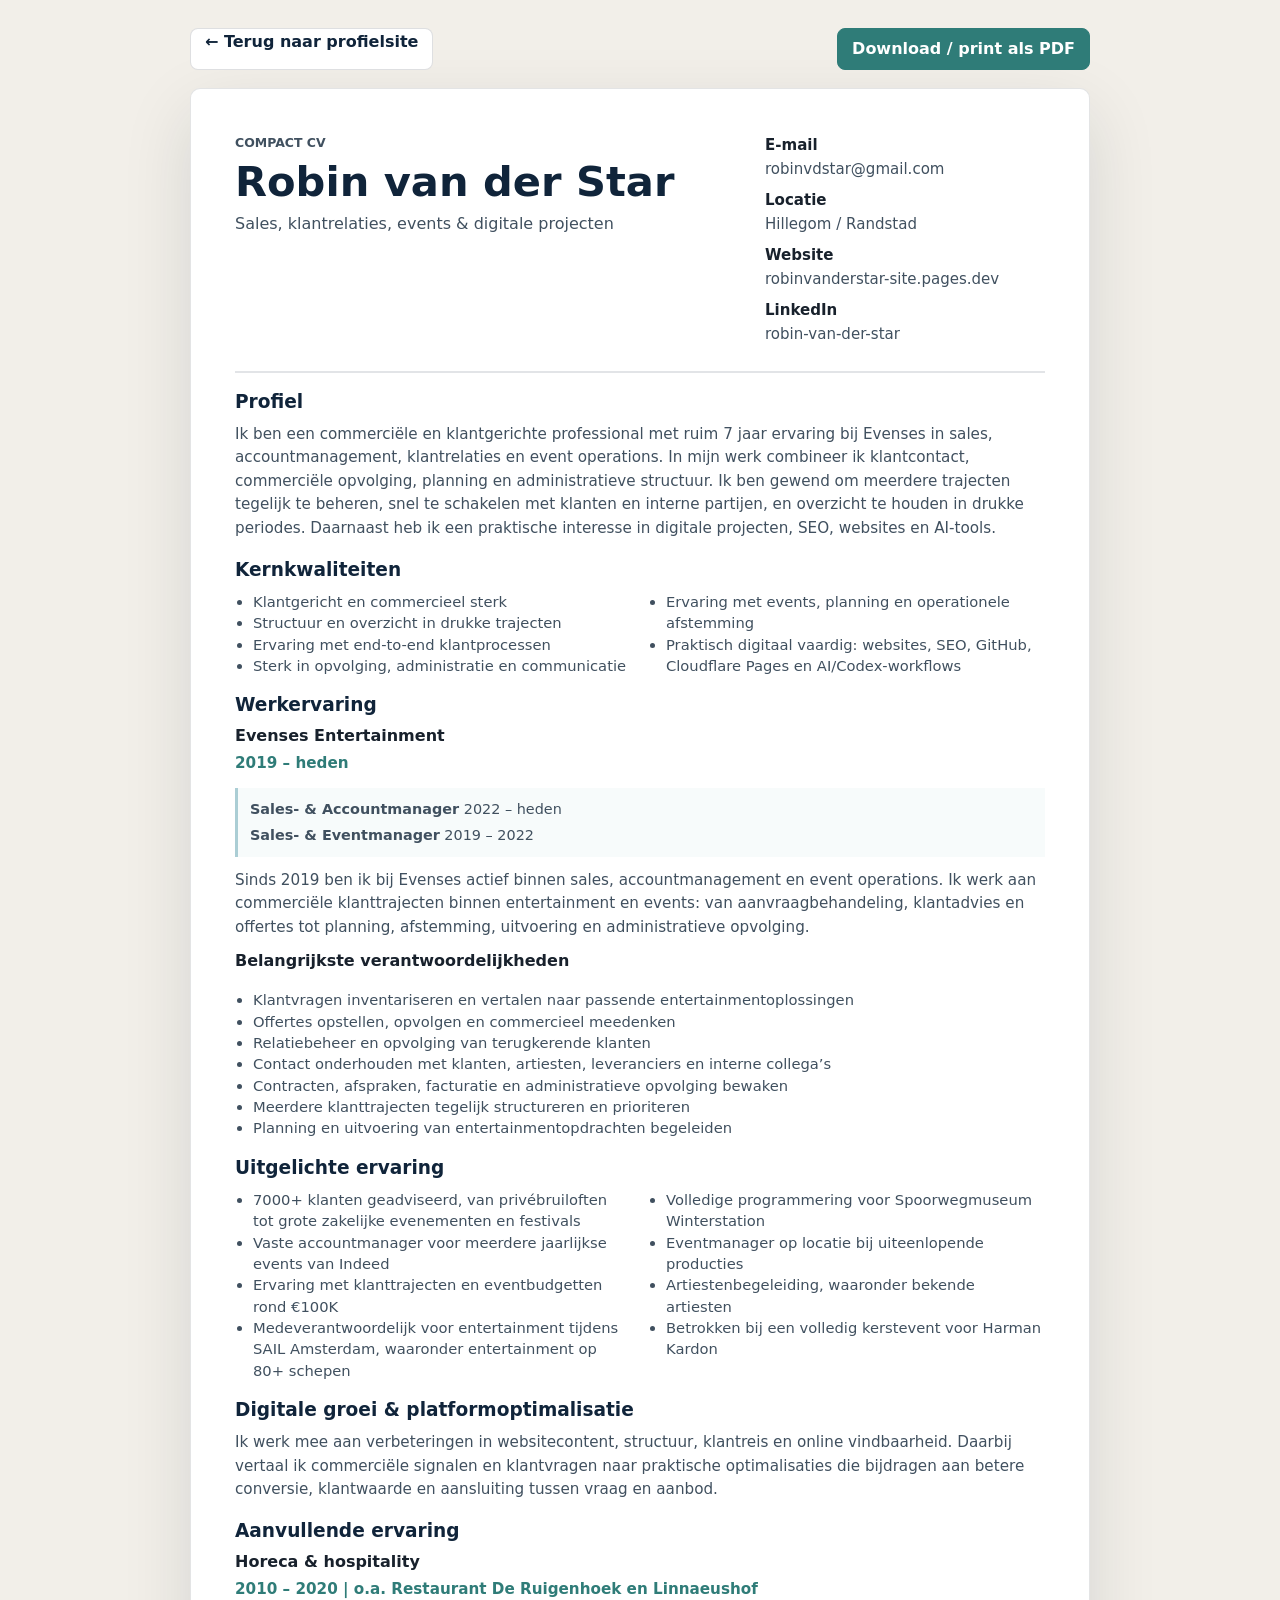
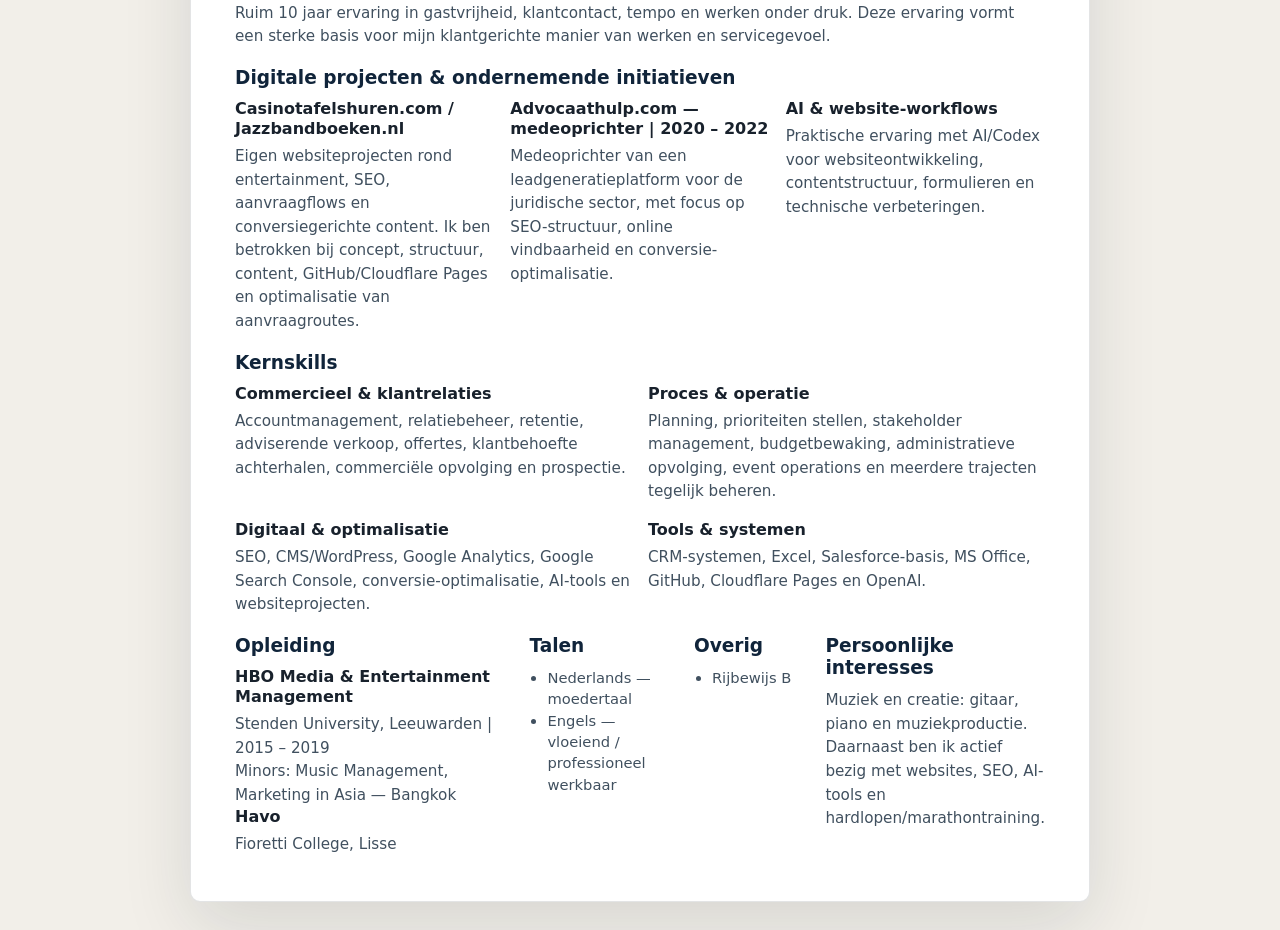
==== commit d1babbc3: "Refine compact CV for recruiter focus" ====
--- a/cv.html
+++ b/cv.html
@@ -29,6 +29,7 @@
             <li><strong>E-mail</strong> <a href="mailto:robinvdstar@gmail.com">robinvdstar@gmail.com</a></li>
             <li><strong>Locatie</strong> Hillegom / Randstad</li>
             <li><strong>Website</strong> robinvanderstar-site.pages.dev</li>
+            <li><strong>LinkedIn</strong> <a href="https://www.linkedin.com/in/robin-van-der-star-781061a5/">robin-van-der-star</a></li>
           </ul>
         </header>
 
@@ -36,9 +37,10 @@
           <h2>Profiel</h2>
           <p>
             Ik ben een commerciële en klantgerichte professional met ruim 7 jaar ervaring bij Evenses in sales,
-            accountmanagement, klantrelaties en event operations. Daarnaast heb ik een stevige basis opgebouwd in
-            hospitality, klantcontact en werken onder druk. Ik combineer klantgerichtheid met structuur, overzicht en
-            een praktische interesse in digitale projecten, websites, SEO en AI.
+            accountmanagement, klantrelaties en event operations. In mijn werk combineer ik klantcontact, commerciële
+            opvolging, planning en administratieve structuur. Ik ben gewend om meerdere trajecten tegelijk te beheren,
+            snel te schakelen met klanten en interne partijen, en overzicht te houden in drukke periodes. Daarnaast heb
+            ik een praktische interesse in digitale projecten, SEO, websites en AI-tools.
           </p>
         </section>
 
@@ -58,26 +60,27 @@
           <h2>Werkervaring</h2>
           <div class="cv-role">
             <div>
-              <h3>Evenses Entertainment — Sales, Accountmanagement & Event Operations</h3>
+              <h3>Evenses Entertainment</h3>
               <p class="cv-period">2019 – heden</p>
+            </div>
+            <div class="cv-role-phases">
+              <p><strong>Sales- & Accountmanager</strong> 2022 – heden</p>
+              <p><strong>Sales- & Eventmanager</strong> 2019 – 2022</p>
             </div>
             <p>
               Sinds 2019 ben ik bij Evenses actief binnen sales, accountmanagement en event operations. Ik werk aan
               commerciële klanttrajecten binnen entertainment en events: van aanvraagbehandeling, klantadvies en
               offertes tot planning, afstemming, uitvoering en administratieve opvolging.
             </p>
-            <div class="cv-role-phases">
-              <p><strong>Sales- & Eventmanager</strong> 2019 – 2022</p>
-              <p><strong>Sales- & Accountmanager</strong> 2022 – heden</p>
-            </div>
+            <h3>Belangrijkste verantwoordelijkheden</h3>
             <ul class="cv-list">
               <li>Klantvragen inventariseren en vertalen naar passende entertainmentoplossingen</li>
               <li>Offertes opstellen, opvolgen en commercieel meedenken</li>
+              <li>Relatiebeheer en opvolging van terugkerende klanten</li>
               <li>Contact onderhouden met klanten, artiesten, leveranciers en interne collega’s</li>
               <li>Contracten, afspraken, facturatie en administratieve opvolging bewaken</li>
               <li>Meerdere klanttrajecten tegelijk structureren en prioriteren</li>
               <li>Planning en uitvoering van entertainmentopdrachten begeleiden</li>
-              <li>Bijdragen aan procesverbetering, websitecontent en commerciële groei</li>
             </ul>
           </div>
         </section>
@@ -88,157 +91,115 @@
             <li>7000+ klanten geadviseerd, van privébruiloften tot grote zakelijke evenementen en festivals</li>
             <li>Vaste accountmanager voor meerdere jaarlijkse events van Indeed</li>
             <li>Ervaring met klanttrajecten en eventbudgetten rond €100K</li>
-            <li>Medeverantwoordelijk voor entertainment op 80+ schepen tijdens SAIL Amsterdam</li>
+            <li>Medeverantwoordelijk voor entertainment tijdens SAIL Amsterdam, waaronder entertainment op 80+ schepen</li>
             <li>Volledige programmering voor Spoorwegmuseum Winterstation</li>
             <li>Eventmanager op locatie bij uiteenlopende producties</li>
             <li>Artiestenbegeleiding, waaronder bekende artiesten</li>
             <li>Betrokken bij een volledig kerstevent voor Harman Kardon</li>
-            <li>Internationale platformoptimalisatie voor Nederland en België</li>
           </ul>
         </section>
 
         <section class="cv-section avoid-break">
           <h2>Digitale groei & platformoptimalisatie</h2>
           <p>
-            Ik werk mee aan de doorontwikkeling van het online boekingsplatform voor meerdere Europese markten, met
-            focus op Nederland en België. Daarbij vertaal ik commerciële signalen en salesdata naar verbeteringen in
-            websitecontent, structuur en klantreis. Bij deze optimalisaties lag de focus op conversieverbetering,
-            klantwaarde en betere aansluiting tussen vraag en aanbod. Ik heb meegewerkt aan optimalisaties die bijdragen
-            aan een conversieverbetering van ongeveer 30%.
+            Ik werk mee aan verbeteringen in websitecontent, structuur, klantreis en online vindbaarheid. Daarbij
+            vertaal ik commerciële signalen en klantvragen naar praktische optimalisaties die bijdragen aan betere
+            conversie, klantwaarde en aansluiting tussen vraag en aanbod.
           </p>
         </section>
 
         <section class="cv-section avoid-break">
           <h2>Aanvullende ervaring</h2>
-          <h3>Horeca & hospitality — o.a. Restaurant De Ruigenhoek en Linnaeushof</h3>
-          <p class="cv-period">2010 – 2020</p>
+          <h3>Horeca & hospitality</h3>
+          <p class="cv-period">2010 – 2020 | o.a. Restaurant De Ruigenhoek en Linnaeushof</p>
           <p>
-            Ik heb ruim 10 jaar ervaring in gastvrijheid, klantcontact en werken onder druk. Deze ervaring vormt
-            een sterke basis voor mijn klantgerichte manier van werken, mijn servicegevoel en mijn vermogen om overzicht
-            te houden in drukke omgevingen.
+            Ruim 10 jaar ervaring in gastvrijheid, klantcontact, tempo en werken onder druk. Deze ervaring vormt een
+            sterke basis voor mijn klantgerichte manier van werken en servicegevoel.
           </p>
         </section>
 
         <section class="cv-section avoid-break">
-          <h2>Projecten</h2>
+          <h2>Digitale projecten & ondernemende initiatieven</h2>
           <div class="cv-compact-grid">
             <div>
-              <h3>Casinotafelshuren.com</h3>
-              <p>
-                Eigen digitaal project rond luxe casino-entertainment op locatie. Ik werk aan concept, structuur,
-                SEO-content, aanvraagflow, GitHub/Cloudflare Pages en conversiegerichte optimalisatie.
-              </p>
-            </div>
-            <div>
-              <h3>Jazzbandboeken.nl</h3>
-              <p>
-                Websiteconcept rond het boeken van jazzbands, met focus op SEO, contentstructuur,
-                entertainmentpositionering en technische opzet via GitHub/Cloudflare Pages.
-              </p>
-            </div>
-            <div>
-              <h3>Digitale projecten & AI-workflows</h3>
-              <p>
-                Praktische ervaring met AI/Codex voor websiteontwikkeling, contentstructuur, SEO-pagina’s, formulieren
-                en technische verbeteringen.
-              </p>
-            </div>
-            <div>
-              <h3>Advocaathulp.com — medeoprichter</h3>
-              <p>
-                Van 2020 tot 2022 was ik medeoprichter van Advocaathulp.com, een leadgeneratieplatform voor de
-                juridische sector. Ik werkte mee aan de opzet, SEO-structuur en conversie-optimalisatie van het
-                platform.
-              </p>
-            </div>
-          </div>
-        </section>
-
-        <section class="cv-section avoid-break">
-          <h2>Skills</h2>
+              <h3>Casinotafelshuren.com / Jazzbandboeken.nl</h3>
+              <p>
+                Eigen websiteprojecten rond entertainment, SEO, aanvraagflows en conversiegerichte content. Ik ben
+                betrokken bij concept, structuur, content, GitHub/Cloudflare Pages en optimalisatie van aanvraagroutes.
+              </p>
+            </div>
+            <div>
+              <h3>Advocaathulp.com — medeoprichter | 2020 – 2022</h3>
+              <p>
+                Medeoprichter van een leadgeneratieplatform voor de juridische sector, met focus op SEO-structuur,
+                online vindbaarheid en conversie-optimalisatie.
+              </p>
+            </div>
+            <div>
+              <h3>AI & website-workflows</h3>
+              <p>
+                Praktische ervaring met AI/Codex voor websiteontwikkeling, contentstructuur, formulieren en technische
+                verbeteringen.
+              </p>
+            </div>
+          </div>
+        </section>
+
+        <section class="cv-section avoid-break">
+          <h2>Kernskills</h2>
           <div class="cv-skill-grid">
             <div>
-              <h3>Commercieel</h3>
-              <ul class="cv-list">
-                <li>Sales support</li>
-                <li>Accountmanagement</li>
-                <li>Klantbehoefte achterhalen</li>
-                <li>Offertes opvolgen</li>
-                <li>Relatiebeheer</li>
-                <li>Commerciële kansen signaleren</li>
-                <li>Relatiebeheer & retentie</li>
-                <li>Key accountmanagement</li>
-                <li>Onderhandelen</li>
-                <li>Prospectie</li>
-                <li>Adviserende verkoop</li>
-              </ul>
-            </div>
-            <div>
-              <h3>Project & operatie</h3>
-              <ul class="cv-list">
-                <li>Eventplanning</li>
-                <li>Procesbewaking</li>
-                <li>Prioriteiten stellen</li>
-                <li>Administratieve opvolging</li>
-                <li>Afstemming met meerdere partijen</li>
-                <li>On-site eventmanagement</li>
-                <li>Stakeholder management</li>
-                <li>Planning</li>
-                <li>Budgetbewaking</li>
-                <li>Procesoptimalisatie</li>
-                <li>Customer journey optimalisatie</li>
-              </ul>
-            </div>
-            <div>
-              <h3>Digitaal & marketing</h3>
-              <ul class="cv-list">
-                <li>HTML/CSS/JS basis</li>
-                <li>GitHub</li>
-                <li>Cloudflare Pages</li>
-                <li>SEO</li>
-                <li>Webformulieren</li>
-                <li>AI/Codex-workflows</li>
-                <li>Conversie-optimalisatie</li>
-                <li>Google Analytics</li>
-                <li>Google Ads</li>
-                <li>Google Search Console</li>
-                <li>WordPress</li>
-                <li>CMS-beheer</li>
-                <li>Semrush</li>
-                <li>SEO-structuur</li>
-                <li>Leadgeneratie</li>
-              </ul>
+              <h3>Commercieel & klantrelaties</h3>
+              <p>
+                Accountmanagement, relatiebeheer, retentie, adviserende verkoop, offertes, klantbehoefte achterhalen,
+                commerciële opvolging en prospectie.
+              </p>
+            </div>
+            <div>
+              <h3>Proces & operatie</h3>
+              <p>
+                Planning, prioriteiten stellen, stakeholder management, budgetbewaking, administratieve opvolging,
+                event operations en meerdere trajecten tegelijk beheren.
+              </p>
+            </div>
+            <div>
+              <h3>Digitaal & optimalisatie</h3>
+              <p>
+                SEO, CMS/WordPress, Google Analytics, Google Search Console, conversie-optimalisatie, AI-tools en
+                websiteprojecten.
+              </p>
             </div>
             <div>
               <h3>Tools & systemen</h3>
-              <ul class="cv-list">
-                <li>CRM-systemen</li>
-                <li>Excel</li>
-                <li>Salesforce-basis</li>
-                <li>Web3Forms</li>
-                <li>GitHub</li>
-                <li>Cloudflare</li>
-                <li>Apollo</li>
-                <li>OpenAI</li>
-                <li>MS Office</li>
-                <li>Diverse videobewerkingtools</li>
-              </ul>
-            </div>
-            <div>
-              <h3>Communicatie</h3>
-              <ul class="cv-list">
-                <li>Klantcontact</li>
-                <li>Verwachtingsmanagement</li>
-                <li>Schriftelijke communicatie</li>
-                <li>Telefonisch contact</li>
-                <li>Interne afstemming</li>
-                <li>Duidelijke opvolging</li>
-              </ul>
+              <p>
+                CRM-systemen, Excel, Salesforce-basis, MS Office, GitHub, Cloudflare Pages en OpenAI.
+              </p>
             </div>
           </div>
         </section>
 
         <section class="cv-section cv-bottom-grid">
+          <div>
+            <h2>Opleiding</h2>
+            <h3>HBO Media & Entertainment Management</h3>
+            <p>Stenden University, Leeuwarden | 2015 – 2019</p>
+            <p>Minors: Music Management, Marketing in Asia — Bangkok</p>
+            <h3>Havo</h3>
+            <p>Fioretti College, Lisse</p>
+          </div>
+          <div>
+            <h2>Talen</h2>
+            <ul class="cv-list">
+              <li>Nederlands — moedertaal</li>
+              <li>Engels — vloeiend / professioneel werkbaar</li>
+            </ul>
+          </div>
+          <div>
+            <h2>Overig</h2>
+            <ul class="cv-list">
+              <li>Rijbewijs B</li>
+            </ul>
+          </div>
           <div>
             <h2>Persoonlijke interesses</h2>
             <p>
@@ -246,26 +207,6 @@
               AI-tools en hardlopen/marathontraining.
             </p>
           </div>
-          <div>
-            <h2>Opleiding</h2>
-            <p>
-              HBO Media & Entertainment Management — Stenden University, Leeuwarden<br>
-              2015–2019
-            </p>
-            <ul class="cv-list">
-              <li>Minor Music Management</li>
-              <li>Minor Marketing in Asia — Bangkok, Thailand</li>
-              <li>Havo — Fioretti College, Lisse</li>
-            </ul>
-          </div>
-          <div>
-            <h2>Talen</h2>
-            <ul class="cv-list">
-              <li>Nederlands — moedertaal</li>
-              <li>Engels — vloeiend / professioneel werkbaar</li>
-              <li>Rijbewijs B</li>
-            </ul>
-          </div>
         </section>
       </article>
     </main>
--- a/style.css
+++ b/style.css
@@ -911,7 +911,7 @@
 
 .cv-contact {
   display: grid;
-  gap: 8px;
+  gap: 7px;
   margin: 0;
   padding: 0;
   list-style: none;
@@ -924,7 +924,7 @@
 }
 
 .cv-section {
-  padding-top: 20px;
+  padding-top: 18px;
 }
 
 .cv-section h2 {
@@ -989,15 +989,15 @@
 }
 
 .cv-compact-grid {
+  grid-template-columns: repeat(3, minmax(0, 1fr));
+}
+
+.cv-skill-grid {
   grid-template-columns: repeat(2, minmax(0, 1fr));
 }
 
-.cv-skill-grid {
-  grid-template-columns: repeat(3, minmax(0, 1fr));
-}
-
 .cv-bottom-grid {
-  grid-template-columns: 1.4fr 0.8fr 0.8fr;
+  grid-template-columns: 1.35fr 0.72fr 0.56fr 1fr;
 }
 
 .avoid-break {
